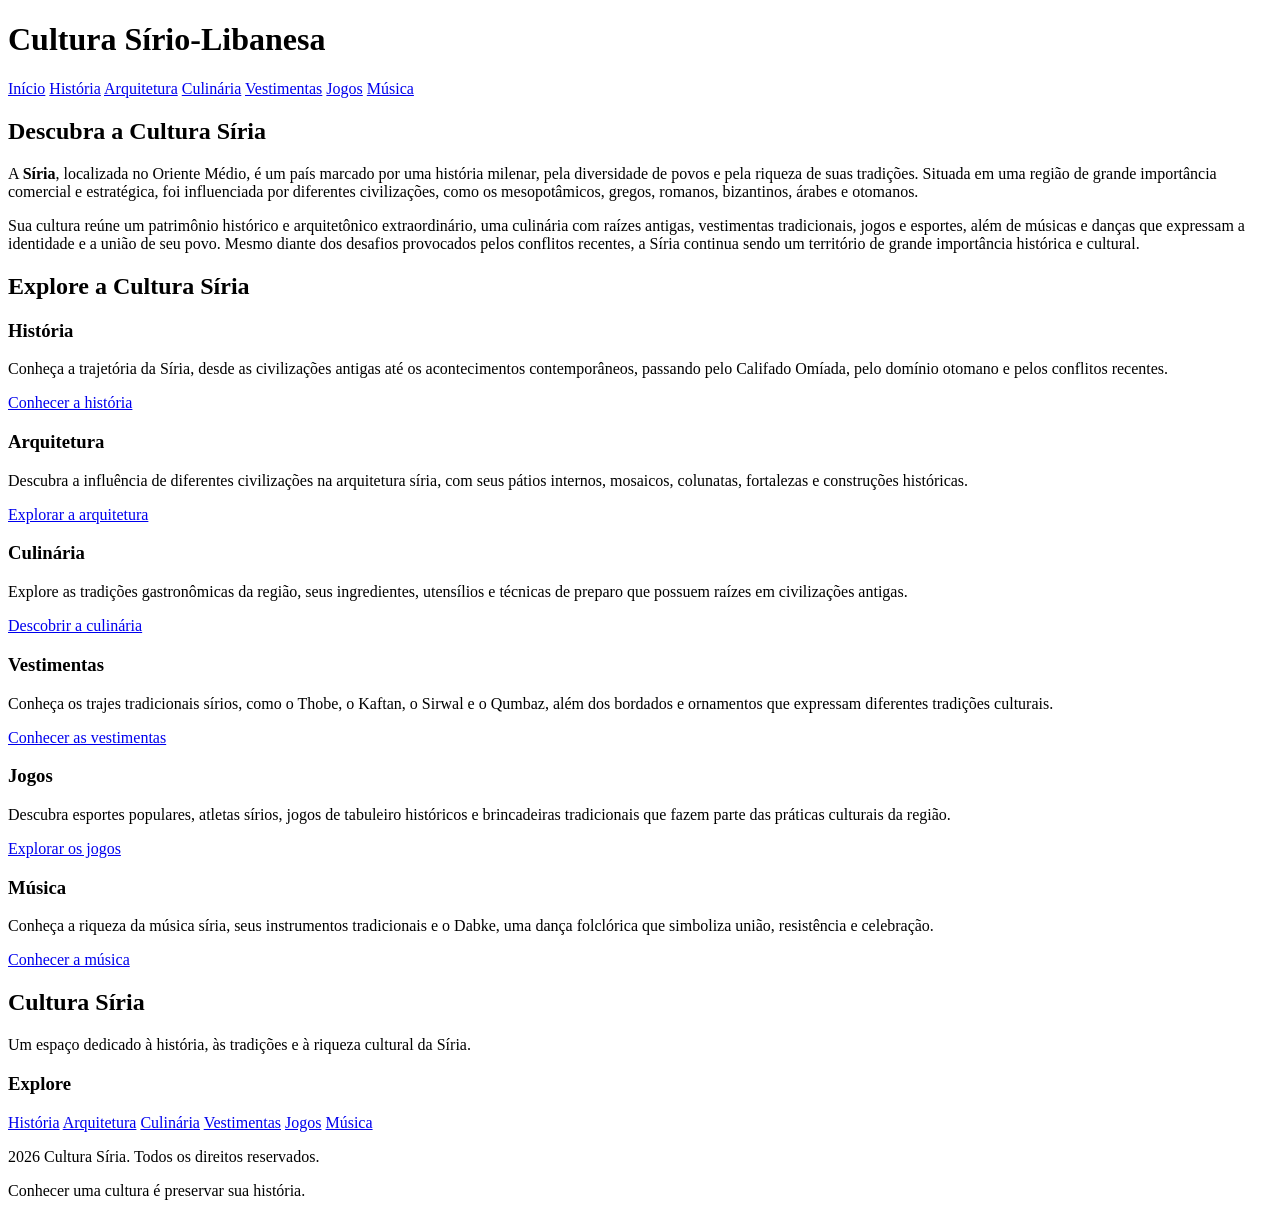
==== index.html @ f16874f6 "parte de HTML" ====
<!DOCTYPE html>
<html lang="pt-br">
<head>
    <meta charset="UTF-8">
    <meta name="viewport" content="width=device-width, initial-scale=1.0">
    <title>Cultura Sírio-Libanesa | Histórias e Tradições</title>
    <link rel="stylesheet" href="style.css">
</head>

<body>
    <header id="inicio">
       <h1>Cultura Sírio-Libanesa</h1>
    
        <nav aria-label="Navegação principal">
               <a href="index.html">Início</a>
               <a href="historia.html">História</a>
               <a href="arquitetura.html">Arquitetura</a>
               <a href="culinaria.html">Culinária</a>
               <a href="vestimentas.html">Vestimentas</a>
               <a href="jogos.html">Jogos</a>
               <a href="musica.html">Música</a>
        </nav>
    </header>
    

<main class="inicio">
    <section class="apresentacao">
        <h1>Descubra a Cultura Síria</h1>

        <p>
            A <strong>Síria</strong>, localizada no Oriente Médio, é um país
            marcado por uma história milenar, pela diversidade de povos e
            pela riqueza de suas tradições. Situada em uma região de grande
            importância comercial e estratégica, foi influenciada por
            diferentes civilizações, como os mesopotâmicos, gregos, romanos,
            bizantinos, árabes e otomanos.
        </p>

        <p>
            Sua cultura reúne um patrimônio histórico e arquitetônico
            extraordinário, uma culinária com raízes antigas, vestimentas
            tradicionais, jogos e esportes, além de músicas e danças que
            expressam a identidade e a união de seu povo. Mesmo diante dos
            desafios provocados pelos conflitos recentes, a Síria continua
            sendo um território de grande importância histórica e cultural.
        </p>
    </section>

    <section class="resumo-cultura">
        <h2>Explore a Cultura Síria</h2>

        <div class="tema">
            <h3>História</h3>
            <p>
                Conheça a trajetória da Síria, desde as civilizações antigas
                até os acontecimentos contemporâneos, passando pelo Califado
                Omíada, pelo domínio otomano e pelos conflitos recentes.
            </p>
            <a href="historia.html">Conhecer a história</a>
        </div>

        <div class="tema">
            <h3>Arquitetura</h3>
            <p>
                Descubra a influência de diferentes civilizações na arquitetura
                síria, com seus pátios internos, mosaicos, colunatas, fortalezas
                e construções históricas.
            </p>
            <a href="arquitetura.html">Explorar a arquitetura</a>
        </div>

        <div class="tema">
            <h3>Culinária</h3>
            <p>
                Explore as tradições gastronômicas da região, seus ingredientes,
                utensílios e técnicas de preparo que possuem raízes em
                civilizações antigas.
            </p>
            <a href="culinaria.html">Descobrir a culinária</a>
        </div>

        <div class="tema">
            <h3>Vestimentas</h3>
            <p>
                Conheça os trajes tradicionais sírios, como o Thobe, o Kaftan,
                o Sirwal e o Qumbaz, além dos bordados e ornamentos que
                expressam diferentes tradições culturais.
            </p>
            <a href="vestimentas.html">Conhecer as vestimentas</a>
        </div>

        <div class="tema">
            <h3>Jogos</h3>
            <p>
                Descubra esportes populares, atletas sírios, jogos de tabuleiro
                históricos e brincadeiras tradicionais que fazem parte das
                práticas culturais da região.
            </p>
            <a href="jogos.html">Explorar os jogos</a>
        </div>

        <div class="tema">
            <h3>Música</h3>
            <p>
                Conheça a riqueza da música síria, seus instrumentos
                tradicionais e o Dabke, uma dança folclórica que simboliza
                união, resistência e celebração.
            </p>
            <a href="musica.html">Conhecer a música</a>
        </div>
    </section>
</main>


    
<footer class="rodape">
    <div class="rodape-conteudo">
        <div class="rodape-info">
            <h2>Cultura Síria</h2>
            <p>
                Um espaço dedicado à história, às tradições e à riqueza
                cultural da Síria.
            </p>
        </div>

        <div class="rodape-links">
            <h3>Explore</h3>
            <a href="historia.html">História</a>
            <a href="arquitetura.html">Arquitetura</a>
            <a href="culinaria.html">Culinária</a>
            <a href="vestimentas.html">Vestimentas</a>
            <a href="jogos.html">Jogos</a>
            <a href="musica.html">Música</a>
        </div>
    </div>

    <div class="rodape-final">
        <p>2026 Cultura Síria. Todos os direitos reservados.</p>
        <p>Conhecer uma cultura é preservar sua história.</p>
    </div>
</footer>

</body>
</html>
---- style.css ----
:root {
    --verde: #007A3D;
    --vermelho: #ce1126;
    --preto: #000000;
    --amarelo: #fff600;
}
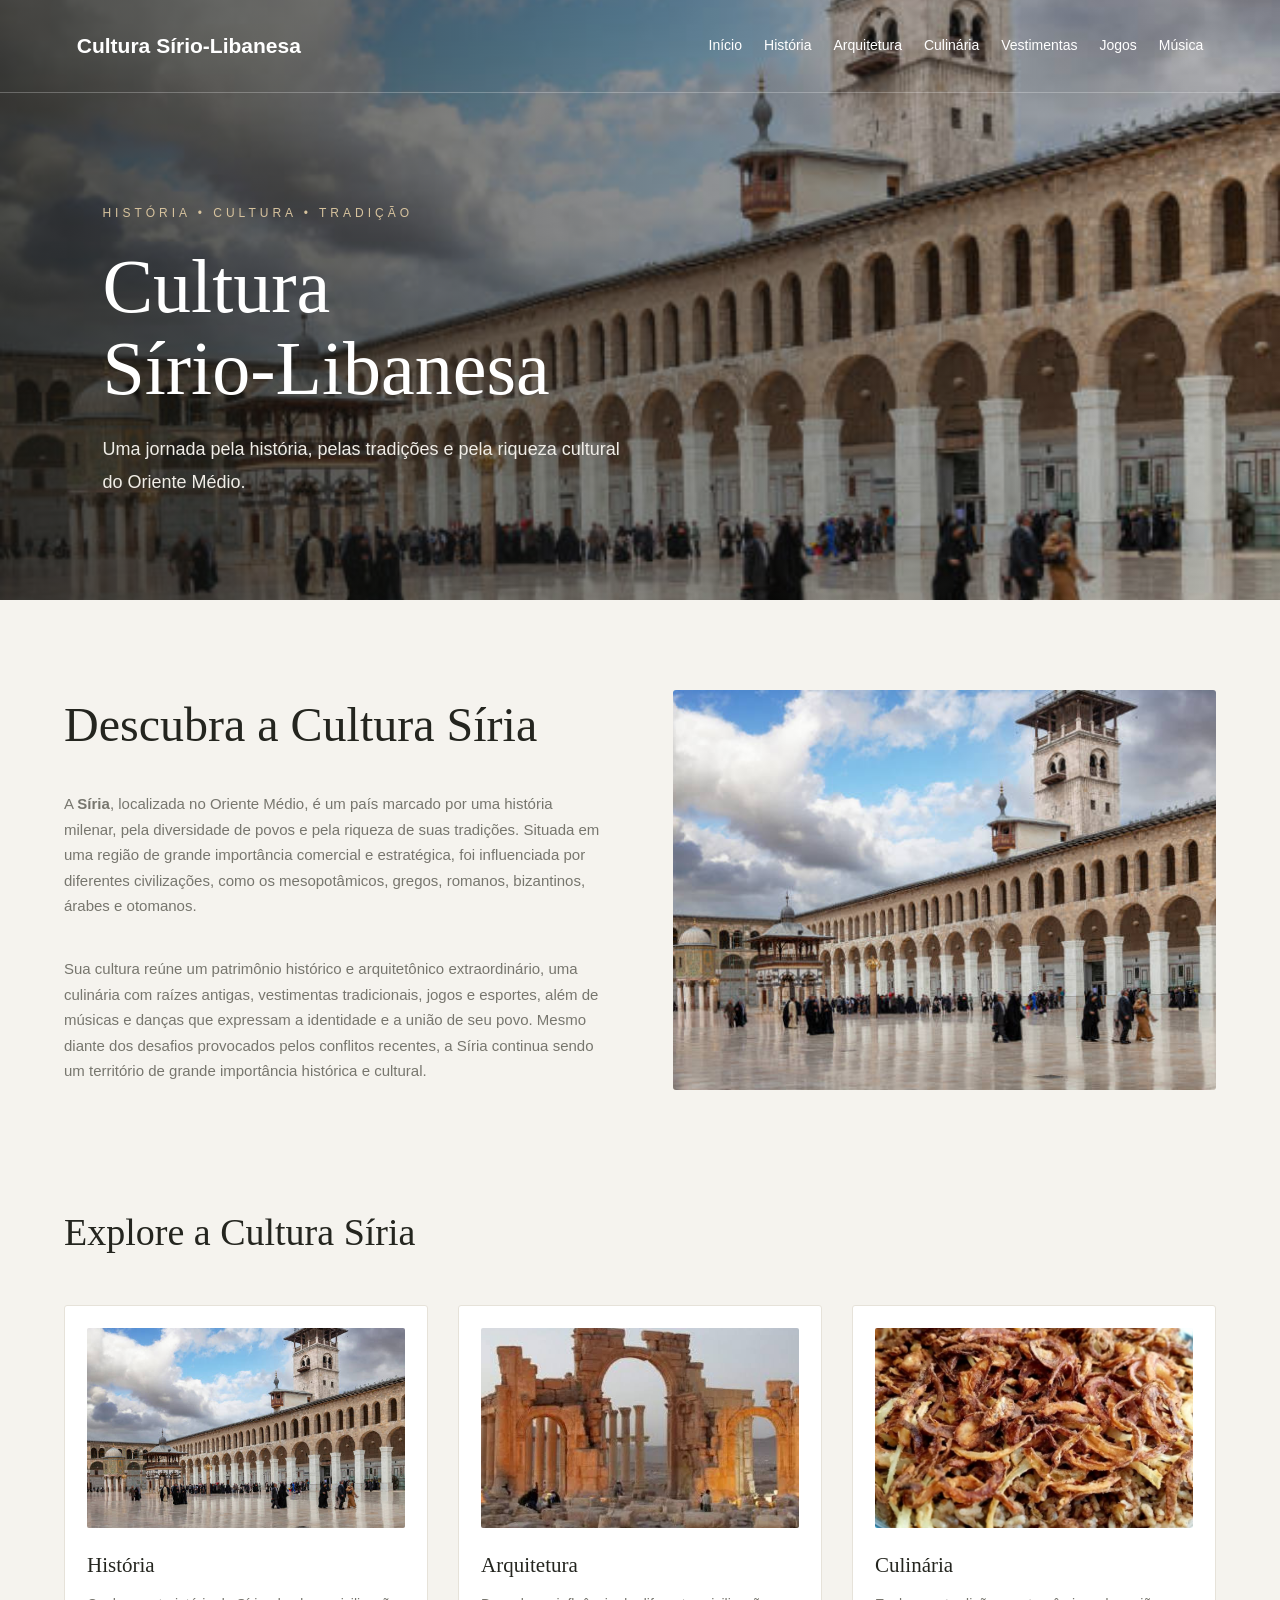
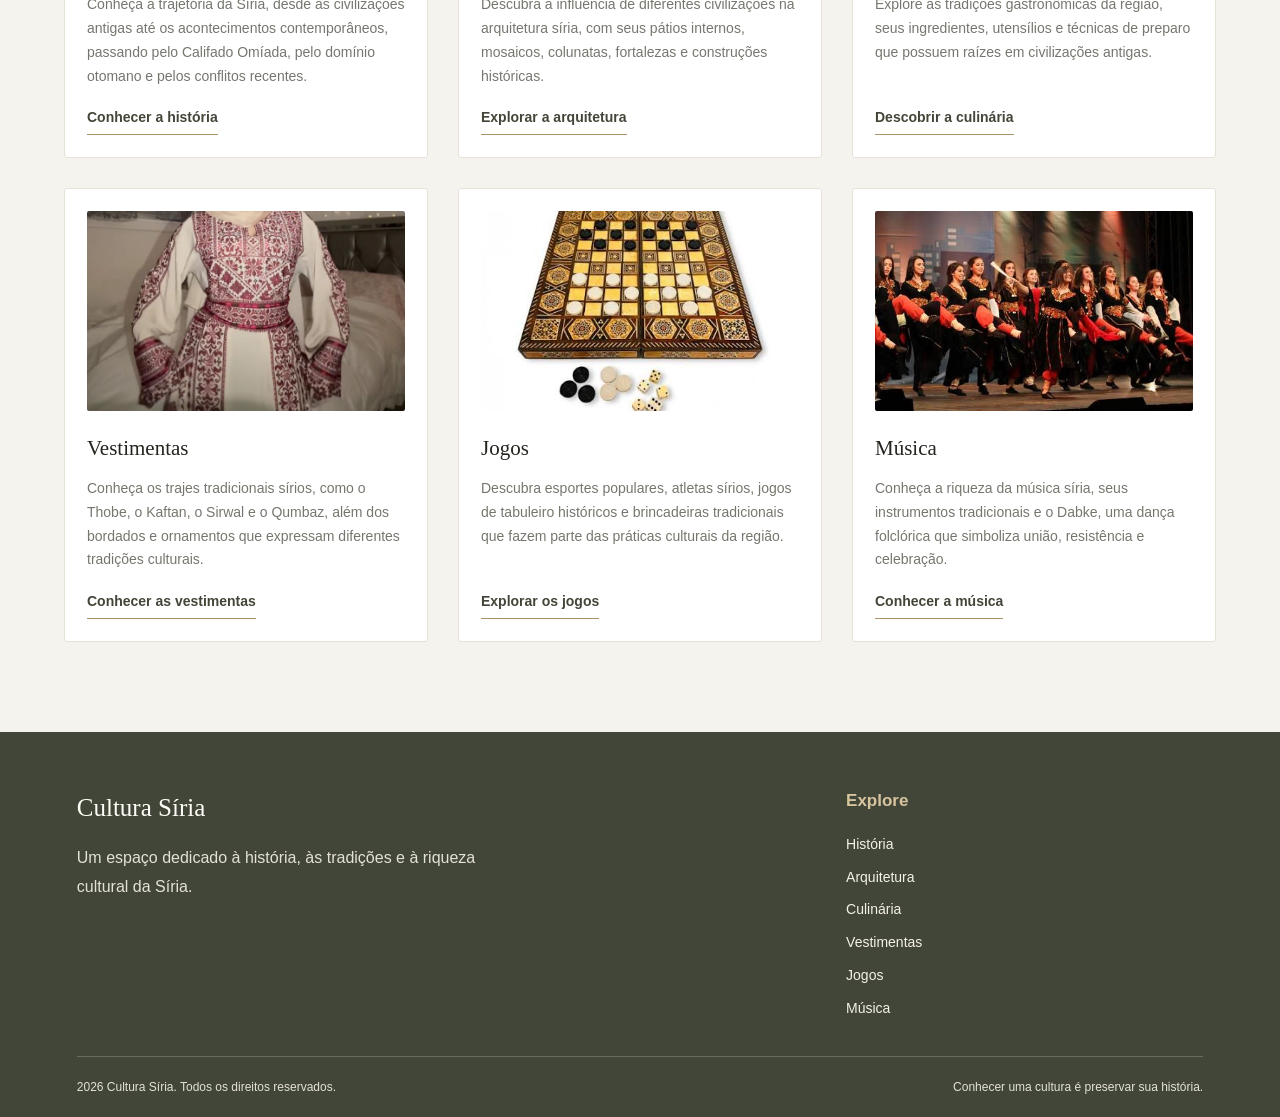
==== commit ff6d0032: "Refactor header and navigation in index.html Updated header structure and added navigation menu." ====
--- a/index.html
+++ b/index.html
@@ -8,20 +8,35 @@
 </head>
 
 <body>
-    <header id="inicio">
-       <h1>Cultura Sírio-Libanesa</h1>
-    
-        <nav aria-label="Navegação principal">
-               <a href="index.html">Início</a>
-               <a href="historia.html">História</a>
-               <a href="arquitetura.html">Arquitetura</a>
-               <a href="culinaria.html">Culinária</a>
-               <a href="vestimentas.html">Vestimentas</a>
-               <a href="jogos.html">Jogos</a>
-               <a href="musica.html">Música</a>
-        </nav>
-    </header>
-    
+   
+<header id="inicio" class="cabecalho">
+    <nav class="navegacao" aria-label="Navegação principal">
+        <a href="index.html" class="logo">Cultura Sírio-Libanesa</a>
+
+        <div class="menu">
+            <a href="index.html">Início</a>
+            <a href="historia.html">História</a>
+            <a href="arquitetura.html">Arquitetura</a>
+            <a href="culinaria.html">Culinária</a>
+            <a href="vestimentas.html">Vestimentas</a>
+            <a href="jogos.html">Jogos</a>
+            <a href="musica.html">Música</a>
+        </div>
+    </nav>
+
+    <div class="cabecalho-conteudo">
+        <span class="cabecalho-legenda">
+            HISTÓRIA • CULTURA • TRADIÇÃO
+        </span>
+
+        <h1>Cultura<br>Sírio-Libanesa</h1>
+
+        <p>
+            Uma jornada pela história, pelas tradições
+            e pela riqueza cultural do Oriente Médio.
+        </p>
+    </div>
+</header>
 
 <main class="inicio">
     <section class="apresentacao">
@@ -141,4 +156,4 @@
 </footer>
 
 </body>
-</html>+</html>
--- a/style.css
+++ b/style.css
@@ -1,6 +1,682 @@
 :root {
-    --verde: #007A3D;
-    --vermelho: #ce1126;
-    --preto: #000000;
-    --amarelo: #fff600;
-}
+    --areia: #f5f3ee;
+    --papel: #ffffff;
+    --carvao: #24251f;
+    --texto: #45453f;
+    --texto-suave: #77766e;
+    --dourado: #a99168;
+    --dourado-claro: #d7c39e;
+    --oliva: #424638;
+    --borda: #e6e2d9;
+}
+
+* {
+    box-sizing: border-box;
+    margin: 0;
+    padding: 0;
+}
+
+html {
+    scroll-behavior: smooth;
+}
+
+body {
+    background-color: var(--areia);
+    color: var(--texto);
+    font-family: "Poppins", sans-serif;
+    line-height: 1.7;
+}
+
+a {
+    text-decoration: none;
+    transition: color 0.3s ease, background-color 0.3s ease;
+}
+
+img {
+    display: block;
+    max-width: 100%;
+}
+
+.cabecalho {
+    min-height: 600px;
+    background-image:
+        linear-gradient(
+            90deg,
+            rgba(20, 21, 18, 0.76),
+            rgba(20, 21, 18, 0.12)
+        ),
+        url("img/mesquita.omiada.jpg");
+    background-size: cover;
+    background-position: center;
+    color: #fff;
+}
+
+.navegacao {
+    display: flex;
+    align-items: center;
+    justify-content: space-between;
+    gap: 30px;
+    padding: 28px 6%;
+    border-bottom: 1px solid rgba(255, 255, 255, 0.25);
+}
+
+.logo {
+    color: #fff;
+    font-size: 21px;
+    font-weight: 600;
+    white-space: nowrap;
+}
+
+.menu {
+    display: flex;
+    align-items: center;
+    justify-content: flex-end;
+    flex-wrap: wrap;
+    gap: 22px;
+}
+
+.menu a {
+    color: #fff;
+    font-size: 14px;
+}
+
+.menu a:hover {
+    color: var(--dourado-claro);
+}
+
+.cabecalho-conteudo {
+    max-width: 850px;
+    padding: 110px 8% 100px;
+}
+
+.cabecalho-legenda {
+    display: block;
+    margin-bottom: 22px;
+    color: var(--dourado-claro);
+    font-size: 12px;
+    letter-spacing: 4px;
+}
+
+.cabecalho-conteudo h1 {
+    margin-bottom: 24px;
+    font-family: "Playfair Display", serif;
+    font-size: clamp(42px, 6vw, 76px);
+    font-weight: 500;
+    line-height: 1.08;
+}
+
+.cabecalho-conteudo p {
+    max-width: 540px;
+    color: #f0ede7;
+    font-size: 18px;
+    line-height: 1.8;
+}
+
+body > header:not(.cabecalho) {
+    padding: 25px 6%;
+    background-color: var(--papel);
+    border-bottom: 1px solid var(--borda);
+}
+
+body > header:not(.cabecalho) h1 {
+    margin-bottom: 15px;
+    color: var(--carvao);
+    font-family: "Playfair Display", serif;
+    font-size: clamp(25px, 3vw, 34px);
+    font-weight: 500;
+}
+
+body > header:not(.cabecalho) nav {
+    display: flex;
+    flex-wrap: wrap;
+    gap: 12px 25px;
+}
+
+body > header:not(.cabecalho) nav a {
+    color: var(--texto);
+    font-size: 14px;
+}
+
+body > header:not(.cabecalho) nav a:hover {
+    color: var(--dourado);
+}
+
+.inicio {
+    width: min(1250px, 90%);
+    margin: 0 auto;
+    padding: 90px 0;
+}
+
+.apresentacao {
+    display: grid;
+    grid-template-columns: 1fr 1fr;
+    align-items: center;
+    gap: 25px 65px;
+    margin-bottom: 110px;
+}
+
+.apresentacao h1 {
+    grid-column: 1;
+    color: var(--carvao);
+    font-family: "Playfair Display", serif;
+    font-size: clamp(32px, 4vw, 48px);
+    font-weight: 500;
+    line-height: 1.2;
+}
+
+.apresentacao p {
+    grid-column: 1;
+    color: var(--texto-suave);
+    font-size: 15px;
+}
+
+.apresentacao::after {
+    content: "";
+    grid-column: 2;
+    grid-row: 1 / span 3;
+    align-self: stretch;
+    min-height: 400px;
+    background-image: url("img/mesquita.omiada.jpg");
+    background-size: cover;
+    background-position: center;
+    border-radius: 3px;
+}
+
+.resumo-cultura {
+    display: grid;
+    grid-template-columns: repeat(3, minmax(0, 1fr));
+    gap: 30px;
+    margin-top: 60px;
+}
+
+.resumo-cultura > h2 {
+    grid-column: 1 / -1;
+    margin-bottom: 10px;
+    color: var(--carvao);
+    font-family: "Playfair Display", serif;
+    font-size: clamp(28px, 3vw, 38px);
+    font-weight: 500;
+}
+
+.tema {
+    display: flex;
+    flex-direction: column;
+    align-items: flex-start;
+    min-width: 0;
+    padding: 22px;
+    overflow: hidden;
+    background-color: var(--papel);
+    border: 1px solid var(--borda);
+    border-radius: 3px;
+    transition: transform 0.3s ease, box-shadow 0.3s ease;
+}
+
+.tema:hover {
+    transform: translateY(-4px);
+    box-shadow: 0 10px 24px rgba(36, 37, 31, 0.08);
+}
+
+.tema::before {
+    content: "";
+    display: block;
+    width: 100%;
+    height: 200px;
+    margin-bottom: 20px;
+    background-size: cover;
+    background-position: center;
+    background-repeat: no-repeat;
+    border-radius: 2px;
+}
+
+.tema:nth-of-type(1)::before {
+    background-image: url("img/mesquita.omiada.jpg");
+}
+
+.tema:nth-of-type(2)::before {
+    background-image: url("img/cidade.antiga.jpg");
+}
+
+.tema:nth-of-type(3)::before {
+    background-image: url("img/comidas-siria.jpg");
+}
+
+.tema:nth-of-type(4)::before {
+    background-image: url("img/thobe.jpg");
+}
+
+.tema:nth-of-type(5)::before {
+    background-image: url("img/dama-siria.jpg");
+}
+
+.tema:nth-of-type(6)::before {
+    background-image: url("img/dabke.jpg");
+}
+
+.tema h3 {
+    margin-bottom: 10px;
+    color: var(--carvao);
+    font-family: "Playfair Display", serif;
+    font-size: 21px;
+    font-weight: 500;
+}
+
+.tema p {
+    margin-bottom: 18px;
+    color: var(--texto-suave);
+    font-size: 14px;
+}
+
+.tema a {
+    display: inline-block;
+    margin-top: auto;
+    padding-bottom: 4px;
+    color: var(--oliva);
+    font-size: 14px;
+    font-weight: 600;
+    border-bottom: 1px solid var(--dourado);
+}
+
+.tema a:hover {
+    color: var(--dourado);
+}
+
+.conteudo {
+    width: min(1100px, 90%);
+    margin: 0 auto;
+    padding: 65px 0 85px;
+}
+
+.conteudo > h1,
+.conteudo > h2,
+#historia h2 {
+    color: var(--carvao);
+    font-family: "Playfair Display", serif;
+    font-weight: 500;
+    line-height: 1.25;
+}
+
+.conteudo > h1 {
+    margin-bottom: 30px;
+    font-size: clamp(32px, 4vw, 46px);
+}
+
+.conteudo > h2,
+#historia h2 {
+    margin-top: 38px;
+    margin-bottom: 18px;
+    font-size: clamp(25px, 3vw, 32px);
+}
+
+.conteudo > h3,
+#historia h3 {
+    margin-top: 28px;
+    margin-bottom: 12px;
+    color: var(--oliva);
+    font-family: "Playfair Display", serif;
+    font-size: 23px;
+    font-weight: 500;
+}
+
+.conteudo p,
+#historia p {
+    margin-bottom: 20px;
+    color: var(--texto);
+    font-size: 16px;
+    line-height: 1.9;
+}
+
+.conteudo ul,
+.conteudo ol {
+    margin: 15px 0 28px;
+    padding-left: 28px;
+}
+
+.conteudo li {
+    margin-bottom: 12px;
+    padding-left: 5px;
+    line-height: 1.8;
+}
+
+.conteudo strong {
+    color: var(--carvao);
+}
+
+.conteudo > img {
+    display: block;
+    width: min(100%, 460px);
+    height: 320px;
+    margin: 25px auto 18px;
+    object-fit: cover;
+    border: 1px solid var(--borda);
+    border-radius: 3px;
+}
+
+.conteudo p img {
+    display: block;
+    width: min(100%, 520px);
+    height: 300px;
+    margin: 22px auto;
+    object-fit: cover;
+    border-radius: 3px;
+}
+
+.conteudo > img + p {
+    color: var(--texto-suave);
+    font-size: 15px;
+    line-height: 1.8;
+}
+
+.conteudo > h3 + img,
+.conteudo > p + img {
+    margin-top: 22px;
+}
+
+#historia {
+    width: min(1000px, 90%);
+    margin: 0 auto;
+    padding: 65px 0 85px;
+}
+
+#historia h2 {
+    margin-top: 0;
+}
+
+.arquitetura-conteudo {
+    width: min(1100px, 90%);
+    margin: 0 auto;
+    padding: 65px 0 85px;
+}
+
+.arquitetura-conteudo > p {
+    margin-bottom: 25px;
+    font-size: 16px;
+    line-height: 1.9;
+}
+
+.arquitetura-conteudo > ol {
+    margin: 25px 0 45px;
+    padding-left: 28px;
+}
+
+.arquitetura-conteudo > ol li {
+    margin-bottom: 15px;
+    line-height: 1.8;
+}
+
+.cidades {
+    display: grid;
+    grid-template-columns: repeat(2, minmax(0, 1fr));
+    align-items: stretch;
+    gap: 0 25px;
+    margin: 35px 0 55px;
+}
+
+.cidades .local,
+.cidades .local-conteudo {
+    min-width: 0;
+    overflow: hidden;
+    background-color: var(--papel);
+    border: 1px solid var(--borda);
+    border-radius: 3px;
+}
+
+.cidades .local {
+    align-self: stretch;
+}
+
+.cidades .local img {
+    display: block;
+    width: 100%;
+    height: 260px;
+    object-fit: cover;
+}
+
+.cidades .local-conteudo {
+    padding: 22px;
+}
+
+.cidades .local-conteudo h2 {
+    margin-bottom: 12px;
+    color: var(--carvao);
+    font-family: "Playfair Display", serif;
+    font-size: 25px;
+    font-weight: 500;
+}
+
+.cidades .local-conteudo p {
+    color: var(--texto-suave);
+    font-size: 15px;
+    line-height: 1.8;
+}
+
+.rodape {
+    padding: 55px 6% 20px;
+    background-color: var(--oliva);
+    color: #fffdf8;
+}
+
+.rodape-conteudo {
+    display: grid;
+    grid-template-columns: 2fr 1fr;
+    gap: 55px;
+    width: min(1150px, 100%);
+    margin: 0 auto;
+    padding-bottom: 35px;
+}
+
+.rodape-info h2 {
+    margin-bottom: 15px;
+    font-family: "Playfair Display", serif;
+    font-size: 25px;
+    font-weight: 500;
+}
+
+.rodape-info p {
+    max-width: 450px;
+    color: #e4e2d8;
+    line-height: 1.8;
+}
+
+.rodape-links {
+    display: flex;
+    flex-direction: column;
+    align-items: flex-start;
+    gap: 9px;
+}
+
+.rodape-links h3 {
+    margin-bottom: 8px;
+    color: var(--dourado-claro);
+    font-size: 17px;
+}
+
+.rodape-links a {
+    color: #f4f1e9;
+    font-size: 14px;
+}
+
+.rodape-links a:hover {
+    color: var(--dourado-claro);
+}
+
+.rodape-final {
+    display: flex;
+    justify-content: space-between;
+    gap: 20px;
+    width: min(1150px, 100%);
+    margin: 0 auto;
+    padding-top: 20px;
+    border-top: 1px solid rgba(255, 255, 255, 0.2);
+}
+
+.rodape-final p {
+    color: #e4e2d8;
+    font-size: 12px;
+}
+
+@media (max-width: 900px) {
+    .navegacao {
+        align-items: flex-start;
+        flex-direction: column;
+    }
+
+    .menu {
+        justify-content: flex-start;
+        gap: 16px;
+    }
+
+    .cabecalho-conteudo {
+        padding: 90px 6%;
+    }
+
+    .apresentacao {
+        gap: 25px 35px;
+    }
+
+    .apresentacao::after {
+        min-height: 350px;
+    }
+
+    .resumo-cultura {
+        grid-template-columns: repeat(2, minmax(0, 1fr));
+        gap: 24px;
+    }
+
+    .cidades {
+        gap: 0 18px;
+    }
+
+    .cidades .local img {
+        height: 220px;
+    }
+
+    .rodape-conteudo {
+        gap: 35px;
+    }
+}
+
+@media (max-width: 600px) {
+    .cabecalho {
+        min-height: 550px;
+    }
+
+    .logo {
+        font-size: 19px;
+        white-space: normal;
+    }
+
+    .menu {
+        gap: 14px;
+    }
+
+    .menu a {
+        font-size: 13px;
+    }
+
+    .cabecalho-conteudo {
+        padding: 80px 6%;
+    }
+
+    .cabecalho-legenda {
+        font-size: 10px;
+        letter-spacing: 2px;
+    }
+
+    .cabecalho-conteudo p {
+        font-size: 16px;
+    }
+
+    body > header:not(.cabecalho) {
+        padding: 22px 5%;
+    }
+
+    body > header:not(.cabecalho) nav {
+        gap: 10px 16px;
+    }
+
+    .inicio {
+        width: 90%;
+        padding: 55px 0;
+    }
+
+    .apresentacao {
+        grid-template-columns: 1fr;
+        gap: 20px;
+        margin-bottom: 65px;
+    }
+
+    .apresentacao h1,
+    .apresentacao p {
+        grid-column: 1;
+    }
+
+    .apresentacao::after {
+        grid-column: 1;
+        grid-row: auto;
+        min-height: 260px;
+        margin-top: 10px;
+    }
+
+    .resumo-cultura {
+        grid-template-columns: 1fr;
+        gap: 20px;
+        margin-top: 40px;
+    }
+
+    .tema {
+        padding: 20px;
+    }
+
+    .tema::before {
+        height: 220px;
+    }
+
+    .conteudo,
+    .arquitetura-conteudo,
+    #historia {
+        width: 90%;
+        padding: 45px 0 60px;
+    }
+
+    .conteudo p,
+    #historia p,
+    .arquitetura-conteudo > p {
+        font-size: 15px;
+        line-height: 1.8;
+    }
+
+    .conteudo > img {
+        height: 260px;
+    }
+
+    .conteudo p img {
+        height: 240px;
+    }
+
+    .cidades {
+        grid-template-columns: 1fr;
+        gap: 0;
+    }
+
+    .cidades .local img {
+        height: 250px;
+    }
+
+    .cidades .local-conteudo {
+        margin-bottom: 22px;
+    }
+
+    .rodape {
+        padding: 40px 6% 20px;
+    }
+
+    .rodape-conteudo {
+        grid-template-columns: 1fr;
+        gap: 30px;
+    }
+
+    .rodape-final {
+        flex-direction: column;
+        gap: 8px;
+    }
+}
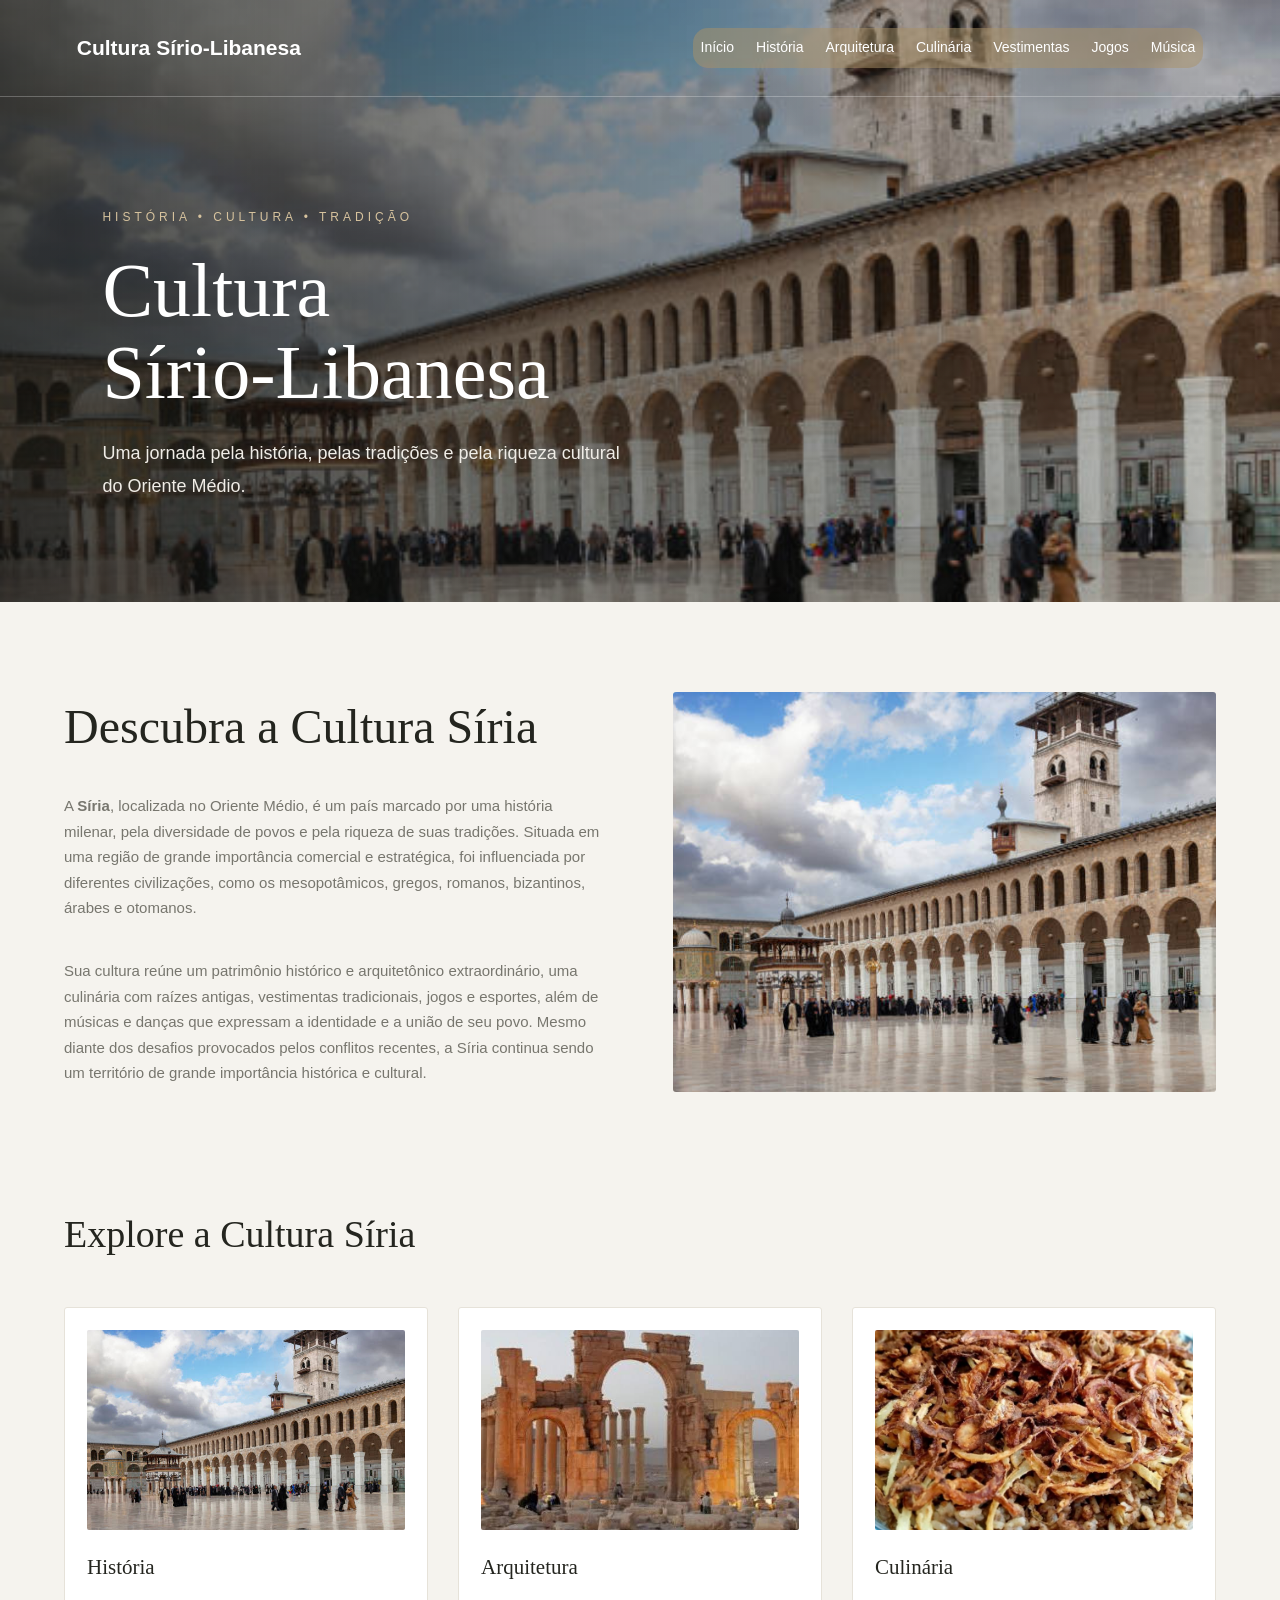
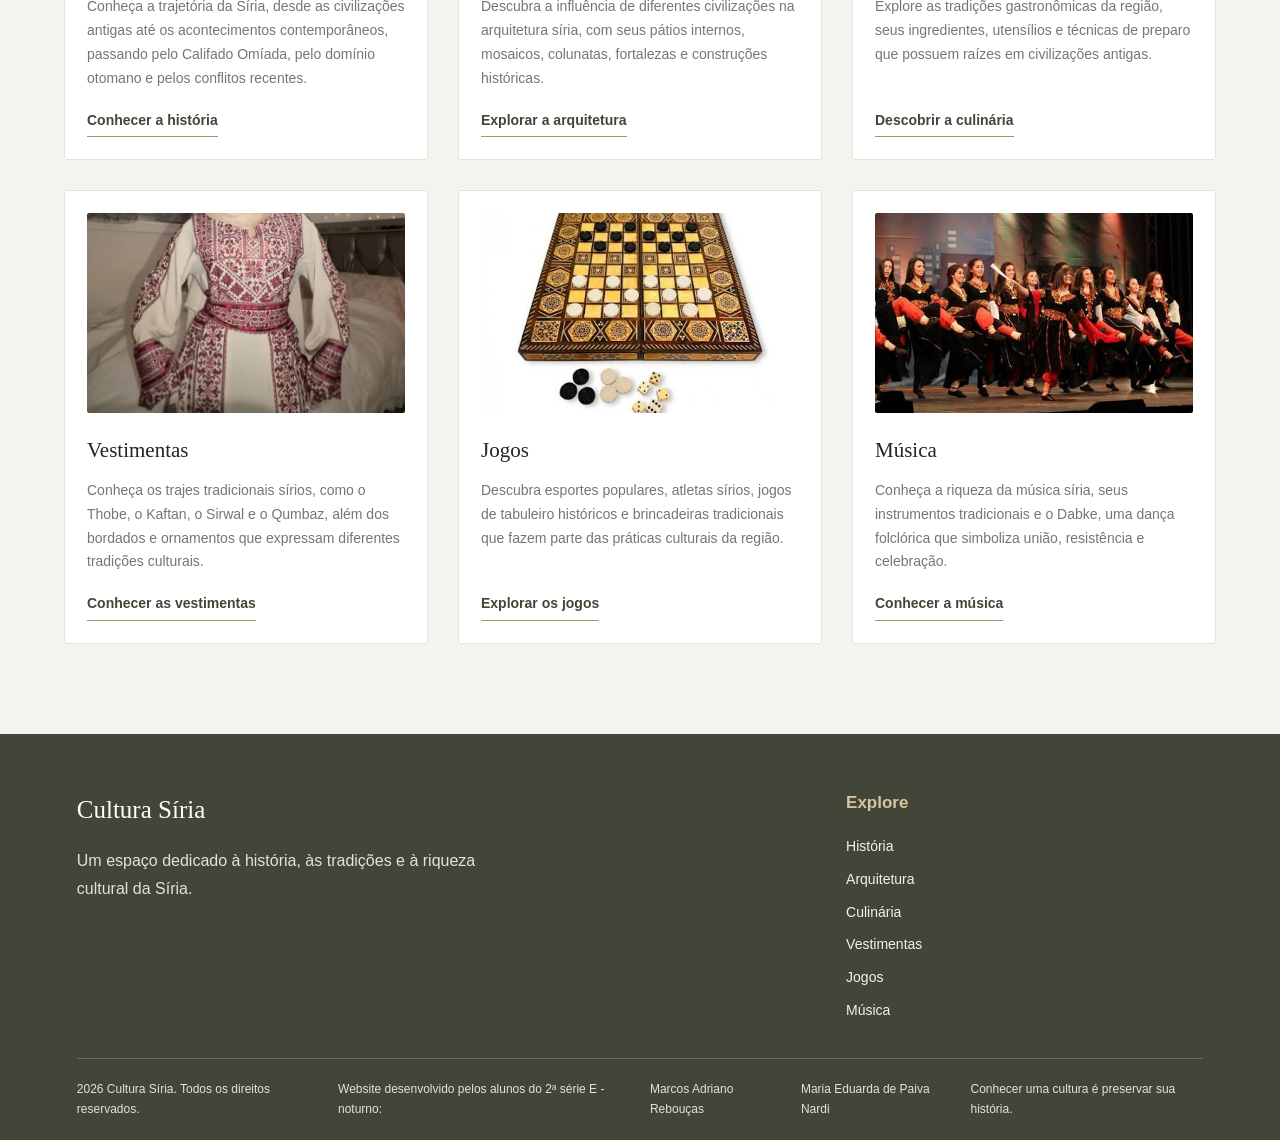
==== commit c6f7a12f: "Add student names to footer credits" ====
--- a/index.html
+++ b/index.html
@@ -151,6 +151,9 @@
 
     <div class="rodape-final">
         <p>2026 Cultura Síria. Todos os direitos reservados.</p>
+        <p>Website desenvolvido pelos alunos do 2ª série E - noturno: </p>
+        <p>Marcos Adriano Rebouças</p>
+        <p>Maria Eduarda de Paiva Nardi</p>
         <p>Conhecer uma cultura é preservar sua história.</p>
     </div>
 </footer>
--- a/style.css
+++ b/style.css
@@ -69,6 +69,9 @@
 
 .menu {
     display: flex;
+    background-color: rgba(169, 145, 104, 0.5);
+    border-radius: 15px;
+    padding: 8px;
     align-items: center;
     justify-content: flex-end;
     flex-wrap: wrap;
@@ -120,7 +123,7 @@
 
 body > header:not(.cabecalho) h1 {
     margin-bottom: 15px;
-    color: var(--carvao);
+    color: var(--dourado);
     font-family: "Playfair Display", serif;
     font-size: clamp(25px, 3vw, 34px);
     font-weight: 500;
@@ -145,6 +148,24 @@
     width: min(1250px, 90%);
     margin: 0 auto;
     padding: 90px 0;
+}
+
+#nav-outro a {
+    color: #f5f3ee;
+}
+
+#nav-outro a:hover {
+    color: var(--dourado);
+}
+
+#cabecalho-outro {
+    display: block;
+    width: 100%;
+    margin: 0;
+    padding: 25px 6%;
+    box-sizing: border-box;
+    background-color: var(--oliva);
+    color: #ffffff;
 }
 
 .apresentacao {
@@ -403,16 +424,30 @@
     line-height: 1.8;
 }
 
+/* Cards da página de arquitetura */
+
 .cidades {
     display: grid;
     grid-template-columns: repeat(2, minmax(0, 1fr));
-    align-items: stretch;
-    gap: 0 25px;
-    margin: 35px 0 55px;
-}
-
-.cidades .local,
-.cidades .local-conteudo {
+    align-items: start;
+    gap: 24px;
+    width: min(1250px, 90%);
+    margin: 35px auto 55px;
+}
+
+.cidades > h1,
+.cidades > h2 {
+    grid-column: 1 / -1;
+    min-width: 0;
+    margin: 0;
+    color: var(--carvao);
+    font-family: "Playfair Display", serif;
+    font-size: clamp(25px, 3vw, 34px);
+    font-weight: 500;
+    line-height: 1.25;
+}
+
+.cidades .local-card {
     min-width: 0;
     overflow: hidden;
     background-color: var(--papel);
@@ -420,34 +455,50 @@
     border-radius: 3px;
 }
 
-.cidades .local {
-    align-self: stretch;
-}
-
-.cidades .local img {
+.cidades .local-card .local {
+    display: block;
+    overflow: hidden;
+    border: 0;
+    border-radius: 0;
+    background: transparent;
+}
+
+.cidades .local-card .local img {
     display: block;
     width: 100%;
     height: 260px;
+    max-width: 100%;
     object-fit: cover;
-}
-
-.cidades .local-conteudo {
+    object-position: center;
+}
+
+.cidades .local-card .local-conteudo {
+    min-width: 0;
     padding: 22px;
-}
-
-.cidades .local-conteudo h2 {
-    margin-bottom: 12px;
+    margin: 0;
+    border: 0;
+    border-radius: 0;
+    background: var(--papel);
+}
+
+.cidades .local-card .local-conteudo h2 {
+    margin: 0 0 12px;
     color: var(--carvao);
     font-family: "Playfair Display", serif;
     font-size: 25px;
     font-weight: 500;
-}
-
-.cidades .local-conteudo p {
+    line-height: 1.3;
+}
+
+.cidades .local-card .local-conteudo p {
+    margin: 0;
     color: var(--texto-suave);
     font-size: 15px;
     line-height: 1.8;
-}
+    overflow-wrap: anywhere;
+}
+
+/* Rodapé */
 
 .rodape {
     padding: 55px 6% 20px;
@@ -514,6 +565,8 @@
     font-size: 12px;
 }
 
+/* Tablets */
+
 @media (max-width: 900px) {
     .navegacao {
         align-items: flex-start;
@@ -543,10 +596,10 @@
     }
 
     .cidades {
-        gap: 0 18px;
-    }
-
-    .cidades .local img {
+        gap: 18px;
+    }
+
+    .cidades .local-card .local img {
         height: 220px;
     }
 
@@ -554,6 +607,8 @@
         gap: 35px;
     }
 }
+
+/* Celulares */
 
 @media (max-width: 600px) {
     .cabecalho {
@@ -654,16 +709,36 @@
     }
 
     .cidades {
-        grid-template-columns: 1fr;
-        gap: 0;
-    }
-
-    .cidades .local img {
-        height: 250px;
-    }
-
-    .cidades .local-conteudo {
-        margin-bottom: 22px;
+        grid-template-columns: minmax(0, 1fr);
+        gap: 20px;
+        width: 90%;
+        margin: 25px auto 40px;
+    }
+
+    .cidades > h1,
+    .cidades > h2 {
+        grid-column: 1;
+        font-size: 27px;
+    }
+
+    .cidades .local-card {
+        width: 100%;
+        min-width: 0;
+    }
+
+    .cidades .local-card .local img {
+        width: 100%;
+        height: auto;
+        aspect-ratio: 4 / 3;
+        object-fit: cover;
+    }
+
+    .cidades .local-card .local-conteudo {
+        padding: 18px;
+    }
+
+    .cidades .local-card .local-conteudo h2 {
+        font-size: 22px;
     }
 
     .rodape {
@@ -680,3 +755,13 @@
         gap: 8px;
     }
 }
+
+/* Hover simples nas imagens */
+
+.local img {
+    transition: transform 0.3s;
+}
+
+.local img:hover {
+    transform: scale(1.05);
+}
